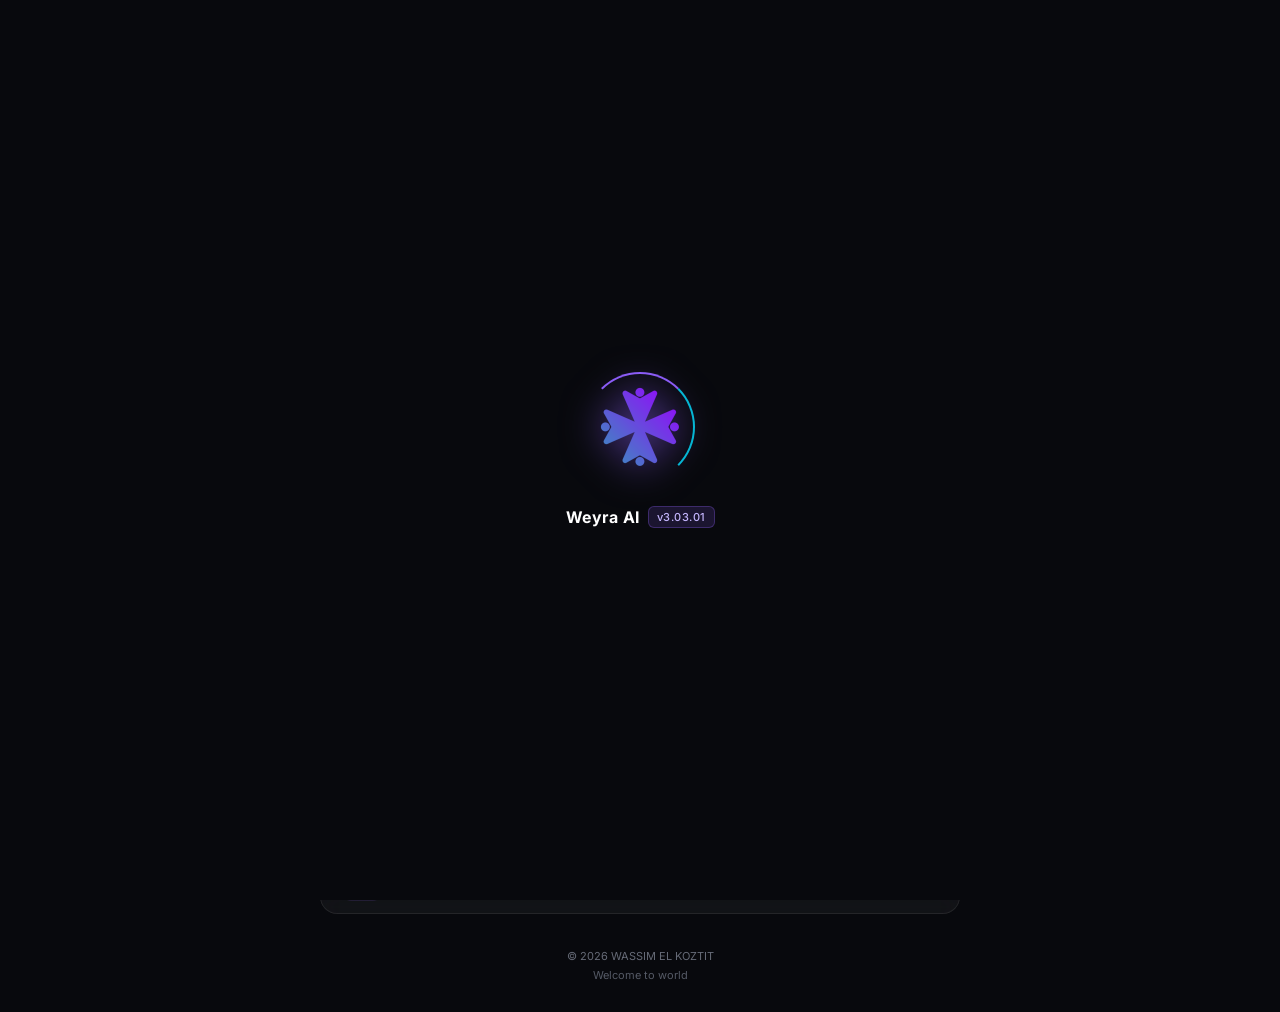
==== index.html @ b0895355 "Update index.html" ====
<!DOCTYPE html>
<html lang="en">
<head>
    <meta charset="UTF-8">
    <meta name="viewport" content="width=device-width, initial-scale=1.0">

    <title>Wassim El Koztit — Links</title>
    <meta name="description" content="All my links in one place.">

    <!-- Favicon -->
    <link rel="icon" type="image/png" href="favision_warstom.png">
    <link rel="apple-touch-icon" href="favision_warstom.png">

    <!-- Google Font -->
    <link rel="preconnect" href="https://fonts.googleapis.com">
    <link rel="preconnect" href="https://fonts.gstatic.com" crossorigin>
    <link href="https://fonts.googleapis.com/css2?family=Inter:wght@400;500;600;700;800&display=swap" rel="stylesheet">

    <!-- Font Awesome -->
    <link rel="stylesheet"
          href="https://cdnjs.cloudflare.com/ajax/libs/font-awesome/6.5.2/css/all.min.css">

    <!-- CSS -->
    <link rel="stylesheet" href="style.css">
</head>

<body>

    <!-- ==========================================
         LOADER — Weyra AI
    =========================================== -->
    <div class="loader" id="loader">
        <div class="loader-logo-wrapper">
            <img src="20260923_152215.png" alt="Weyra AI" class="loader-logo">
            <div class="loader-ring"></div>
        </div>
        <div class="loader-text">
            Weyra AI
            <span>v3.03.01</span>
        </div>
    </div>


    <main class="profile-page">

        <!-- Profile -->
        <section class="profile">

            <div class="profile-image-wrapper">
                <img src="profile.jpg" alt="Wassim El Koztit" class="profile-image">
            </div>

            <h1 class="profile-name">
                Wassim El Koztit
                <span class="verified">
                    <svg viewBox="0 0 512 512" width="100%" height="100%" preserveAspectRatio="xMidYMid meet" xmlns="http://www.w3.org/2000/svg">
                        <defs>
                            <linearGradient id="vettedGrad" x1="0%" y1="0%" x2="100%" y2="100%">
                                <stop offset="0%" stop-color="#0095F6" />
                                <stop offset="100%" stop-color="#0095F6" />
                            </linearGradient>
                            <filter id="vettedGlow" x="-30%" y="-30%" width="160%" height="160%">
                                <feGaussianBlur stdDeviation="8" />
                                <feComposite in="SourceGraphic" in2="blur" operator="over" />
                            </filter>
                        </defs>
                        <g filter="url(#vettedGlow)">
                            <path d="M 256,56 C 275,56 288,72 306,78 C 324,84 343,78 358,90 C 373,102 379,122 390,137 C 401,152 420,163 424,182 C 428,201 417,219 417,238 C 417,257 428,275 424,294 C 420,313 401,324 390,339 C 379,354 373,374 358,386 C 343,398 324,392 306,398 C 288,404 275,420 256,420 C 237,420 224,404 206,398 C 188,392 169,398 154,386 C 139,374 133,354 122,339 C 111,324 92,313 88,294 C 84,275 95,257 95,238 C 95,219 84,201 88,182 C 92,163 111,152 122,137 C 133,122 139,102 154,90 C 169,78 188,84 206,78 C 224,72 237,56 256,56 Z" fill="url(#vettedGrad)" />
                            <path d="M 256,70 C 273,70 284,84 300,90 C 316,96 333,90 346,101 C 359,112 364,130 374,143 C 384,156 401,166 404,183 C 407,200 398,216 398,233 C 398,250 407,266 404,283 C 401,300 384,310 374,323 C 364,336 359,354 346,365 C 333,376 316,370 300,376 C 284,382 273,396 256,396 C 239,396 228,382 212,376 C 196,370 179,376 166,365 C 153,354 148,336 138,323 C 128,310 111,300 108,283 C 105,266 114,250 114,233 C 114,216 105,200 108,183 C 111,166 128,156 138,143 C 148,130 153,112 166,101 C 179,90 196,96 212,90 C 228,84 239,70 256,70 Z" fill="none" stroke="#ffffff" stroke-width="3" opacity="0.35" />
                            <path d="M 180,240 L 230,290 L 332,185" fill="none" stroke="#ffffff" stroke-width="36" stroke-linecap="round" stroke-linejoin="round" />
                        </g>
                    </svg>
                </span>
            </h1>

            <p class="username">@wassimkoztit</p>

            <p class="bio">
                Founder & Entrepreneur
                <br>
                Electrical & Renewable Energy | Developer & AI Tech | Designer | Digital Creator
            </p>

            <!-- Social Icons -->
            <div class="social-links">

                <a href="https://www.instagram.com/waa_ss_iiim" target="_blank" rel="noopener noreferrer" aria-label="Instagram">
                    <i class="fa-brands fa-instagram"></i>
                </a>

                <a href="https://wa.me/212679484103" target="_blank" rel="noopener noreferrer" aria-label="WhatsApp">
                    <i class="fa-brands fa-whatsapp"></i>
                </a>

                <a href="https://facebook.com/wassim.kt.9" target="_blank" rel="noopener noreferrer" aria-label="Facebook">
                    <i class="fa-brands fa-facebook-f"></i>
                </a>

                <a href="https://www.linkedin.com/in/wassim-el-koztit-894596385" target="_blank" rel="noopener noreferrer" aria-label="LinkedIn">
                    <i class="fa-brands fa-linkedin-in"></i>
                </a>

                <a href="https://github.com/wassimkoztit" target="_blank" rel="noopener noreferrer" aria-label="GitHub">
                    <i class="fa-brands fa-github"></i>
                </a>

            </div>

        </section>


        <!-- Main Links -->
        <section class="links-container">

            <!-- AI Chat -->
            <a href="#" class="link-card ai-chat-trigger">

                <div class="link-icon ai-icon">
                    <i class="fa-solid fa-robot"></i>
                </div>

                <div class="link-content">
                    <strong>Ask AI About Me</strong>
                    <span>Powered by Weyra AI v3.03.01</span>
                </div>

                <i class="fa-solid fa-comment-dots link-arrow"></i>

            </a>


            <a href="#" class="link-card">

                <div class="link-icon">
                    <i class="fa-solid fa-globe"></i>
                </div>

                <div class="link-content">
                    <strong>My Website</strong>
                    <span>Visit my website</span>
                </div>

                <i class="fa-solid fa-arrow-up-right-from-square link-arrow"></i>

            </a>


            <a href="#" class="link-card">

                <div class="link-icon">
                    <i class="fa-solid fa-briefcase"></i>
                </div>

                <div class="link-content">
                    <strong>My Portfolio</strong>
                    <span>Check out my work</span>
                </div>

                <i class="fa-solid fa-arrow-up-right-from-square link-arrow"></i>

            </a>


            <a href="WASSIM_EL_KOZTIT.pdf" download class="link-card">

                <div class="link-icon">
                    <i class="fa-regular fa-file-lines"></i>
                </div>

                <div class="link-content">
                    <strong>My CV</strong>
                    <span>Download my resume</span>
                </div>

                <i class="fa-solid fa-download link-arrow"></i>

            </a>


            <a href="https://wa.me/212664158149" target="_blank" rel="noopener noreferrer" class="link-card">

                <div class="link-icon whatsapp">
                    <i class="fa-brands fa-whatsapp"></i>
                </div>

                <div class="link-content">
                    <strong>WhatsApp Business</strong>
                    <span>Let's talk</span>
                </div>

                <i class="fa-solid fa-arrow-up-right-from-square link-arrow"></i>

            </a>


            <a href="mailto:wassimkt11@gmail.com" class="link-card">

                <div class="link-icon">
                    <i class="fa-regular fa-envelope"></i>
                </div>

                <div class="link-content">
                    <strong>Contact Me</strong>
                    <span>wassimkt11@gmail.com</span>
                </div>

                <i class="fa-solid fa-arrow-up-right-from-square link-arrow"></i>

            </a>

        </section>


        <!-- Footer -->
        <footer class="footer">

            <p>© 2026 WASSIM EL KOZTIT</p>
            <span>Welcome to world</span>

        </footer>

    </main>


    <!-- AI Chat Modal -->
    <div class="ai-chat-modal" id="aiChatModal">

        <div class="ai-chat-box">

            <div class="ai-chat-header">
                <div class="ai-chat-title">
                    <div class="ai-avatar">
                        <i class="fa-solid fa-robot"></i>
                    </div>
                    <div>
                        <strong>Weyra AI</strong>
                        <span>v3.03.01 · Mini Assistant</span>
                    </div>
                </div>
                <button class="ai-chat-close" id="aiChatClose" aria-label="Close">
                    <i class="fa-solid fa-xmark"></i>
                </button>
            </div>

            <div class="ai-chat-messages" id="aiChatMessages">
                <div class="ai-message ai-message-bot" id="aiWelcomeMessage">
                    Hi! I'm <strong>Weyra AI v3.03.01</strong> — a mini version generated by Wassim.<br>Ask me anything about him!
                </div>
            </div>

            <div class="ai-chat-input-wrapper">
                <input type="text" id="aiChatInput" placeholder="Ask something..." autocomplete="off">
                <button id="aiChatSend" aria-label="Send">
                    <i class="fa-solid fa-paper-plane"></i>
                </button>
            </div>

        </div>

    </div>


    <!-- JavaScript -->
    <script src="script.js"></script>

</body>
</html>
---- style.css ----
/* ========================================
   RESET
======================================== */

* {
    margin: 0;
    padding: 0;
    box-sizing: border-box;
}

html {
    scroll-behavior: smooth;
}

:root {
    --secondary-gradient: linear-gradient(45deg, #9900ff, #3795bd);
    --scrollbar-track: #f0f0f0;
}

body {
    min-height: 100vh;
    font-family: "Inter", sans-serif;
    background:
        radial-gradient(circle at 50% -10%, rgba(124, 58, 237, 0.25), transparent 35%),
        #08090d;
    color: #ffffff;
    overflow-x: hidden;
}


/* ========================================
   LOADER — Weyra AI
======================================== */

.loader {
    position: fixed;
    inset: 0;
    background: #08090d;
    z-index: 99999;

    display: flex;
    flex-direction: column;
    align-items: center;
    justify-content: center;
    gap: 24px;

    transition: opacity 0.6s ease, visibility 0.6s ease;
}

.loader.hidden {
    opacity: 0;
    visibility: hidden;
    pointer-events: none;
}

.loader-logo-wrapper {
    position: relative;
    width: 110px;
    height: 110px;

    display: flex;
    align-items: center;
    justify-content: center;
}

.loader-logo {
    width: 80px;
    height: 80px;

    object-fit: contain;
    border-radius: 50%;

    animation: logoSpin 2.4s linear infinite;
    filter: drop-shadow(0 0 20px rgba(139, 92, 246, 0.6));
}

@keyframes logoSpin {
    0%   { transform: rotate(0deg)   scale(1);    }
    50%  { transform: rotate(180deg) scale(1.08); }
    100% { transform: rotate(360deg) scale(1);    }
}

.loader-ring {
    position: absolute;
    inset: 0;
    border-radius: 50%;

    border: 2px solid transparent;
    border-top-color: #8b5cf6;
    border-right-color: #06b6d4;

    animation: ringSpin 1.2s linear infinite;
}

@keyframes ringSpin {
    0%   { transform: rotate(0deg);   }
    100% { transform: rotate(360deg); }
}

.loader-text {
    font-size: 16px;
    font-weight: 700;
    letter-spacing: 0.5px;
    color: #fff;

    display: flex;
    align-items: center;
    gap: 8px;
}

.loader-text span {
    font-size: 11px;
    font-weight: 500;
    padding: 3px 8px;

    color: #c4b5fd;
    background: rgba(139, 92, 246, 0.15);
    border: 1px solid rgba(139, 92, 246, 0.3);
    border-radius: 6px;
}


/* ========================================
   SCROLLBAR
======================================== */

::-webkit-scrollbar {
    width: 8px;
    height: 8px;
}

::-webkit-scrollbar-track {
    background: var(--scrollbar-track);
}

::-webkit-scrollbar-thumb {
    background: var(--secondary-gradient);
    border-radius: 10px;
}

::-webkit-scrollbar-thumb:hover {
    background: linear-gradient(45deg, #7a00cc, #2b7898);
}

* {
    scrollbar-width: thin;
    scrollbar-color: #9900ff var(--scrollbar-track);
}


/* ========================================
   PAGE
======================================== */

.profile-page {
    width: 100%;
    max-width: 680px;
    margin: 0 auto;
    padding: 55px 20px 30px;
}


/* ========================================
   PROFILE
======================================== */

.profile {
    text-align: center;
    margin-bottom: 35px;
}

.profile-image-wrapper {
    width: 110px;
    height: 110px;
    margin: 0 auto 18px;
    padding: 3px;
    border-radius: 50%;
    background: linear-gradient(135deg, #8b5cf6, #3b82f6, #06b6d4);
}

.profile-image {
    width: 100%;
    height: 100%;
    display: block;
    object-fit: cover;
    border-radius: 50%;
    border: 3px solid #08090d;
}

.profile-name {
    font-size: 28px;
    font-weight: 800;
    letter-spacing: -0.8px;
    display: inline-flex;
    align-items: center;
    gap: 7px;
}

.verified {
    width: 26px;
    height: 26px;
    display: inline-flex;
    align-items: center;
    justify-content: center;
    flex-shrink: 0;
    line-height: 0;
}

.verified svg {
    width: 100%;
    height: 100%;
    display: block;
    filter: drop-shadow(0 0 6px rgba(0, 149, 246, 0.5));
}

.username {
    margin-top: 5px;
    color: #8d93a1;
    font-size: 14px;
}

.bio {
    max-width: 460px;
    margin: 14px auto 20px;
    color: #b7bbc6;
    font-size: 14px;
    line-height: 1.6;
}


/* ========================================
   SOCIAL LINKS
======================================== */

.social-links {
    display: flex;
    justify-content: center;
    align-items: center;
    gap: 12px;
}

.social-links a {
    width: 42px;
    height: 42px;
    display: flex;
    align-items: center;
    justify-content: center;
    color: #dfe2ea;
    text-decoration: none;
    background: rgba(255, 255, 255, 0.05);
    border: 1px solid rgba(255, 255, 255, 0.08);
    border-radius: 50%;
    transition: transform 0.25s ease, background 0.25s ease,
                border-color 0.25s ease, color 0.25s ease;
}

.social-links a:hover {
    transform: translateY(-4px);
    background: rgba(139, 92, 246, 0.15);
    border-color: rgba(139, 92, 246, 0.45);
    color: #ffffff;
}


/* ========================================
   LINK CARDS
======================================== */

.links-container {
    display: flex;
    flex-direction: column;
    gap: 13px;
}

.link-card {
    position: relative;
    width: 100%;
    min-height: 72px;
    display: flex;
    align-items: center;
    padding: 12px 18px;
    text-decoration: none;
    color: #ffffff;
    background: rgba(255, 255, 255, 0.045);
    border: 1px solid rgba(255, 255, 255, 0.08);
    border-radius: 17px;
    backdrop-filter: blur(12px);
    transition: transform 0.25s ease, background 0.25s ease,
                border-color 0.25s ease, box-shadow 0.25s ease;
}

.link-card:hover {
    transform: translateY(-3px);
    background: rgba(255, 255, 255, 0.075);
    border-color: rgba(139, 92, 246, 0.35);
    box-shadow:
        0 10px 35px rgba(0, 0, 0, 0.25),
        0 0 25px rgba(139, 92, 246, 0.08);
}


/* ========================================
   LINK ICON
======================================== */

.link-icon {
    width: 46px;
    height: 46px;
    flex-shrink: 0;
    display: flex;
    align-items: center;
    justify-content: center;
    border-radius: 13px;
    background: rgba(139, 92, 246, 0.14);
    color: #a78bfa;
    font-size: 18px;
}

.link-icon.whatsapp {
    background: rgba(37, 211, 102, 0.12);
    color: #25d366;
}

.link-icon.ai-icon {
    background: linear-gradient(135deg, rgba(139, 92, 246, 0.2), rgba(6, 182, 212, 0.2));
    color: #a78bfa;
    position: relative;
}

.link-icon.ai-icon::after {
    content: "";
    position: absolute;
    top: -2px;
    right: -2px;
    width: 8px;
    height: 8px;
    background: #22c55e;
    border-radius: 50%;
    border: 2px solid #08090d;
    animation: aiPulse 1.5s ease-in-out infinite;
}

@keyframes aiPulse {
    0%, 100% { opacity: 1; transform: scale(1); }
    50%      { opacity: 0.6; transform: scale(1.15); }
}


/* ========================================
   LINK CONTENT
======================================== */

.link-content {
    min-width: 0;
    flex: 1;
    display: flex;
    flex-direction: column;
    margin-left: 14px;
}

.link-content strong {
    font-size: 15px;
    font-weight: 600;
}

.link-content span {
    margin-top: 3px;
    color: #8d93a1;
    font-size: 12px;
}


/* ========================================
   LINK ARROW
======================================== */

.link-arrow {
    margin-left: 12px;
    color: #777d8a;
    font-size: 13px;
    transition: transform 0.25s ease, color 0.25s ease;
}

.link-card:hover .link-arrow {
    color: #a78bfa;
    transform: translate(2px, -2px);
}


/* ========================================
   FOOTER
======================================== */

.footer {
    margin-top: 35px;
    display: flex;
    flex-direction: column;
    align-items: center;
    gap: 5px;
    color: #666b77;
    font-size: 11px;
}

.footer span {
    color: #555a66;
}


/* ========================================
   AI CHAT MODAL
======================================== */

.ai-chat-modal {
    position: fixed;
    inset: 0;
    background: rgba(0, 0, 0, 0.7);
    backdrop-filter: blur(6px);
    display: flex;
    align-items: center;
    justify-content: center;
    padding: 20px;
    z-index: 9999;
    opacity: 0;
    visibility: hidden;
    transition: opacity 0.3s ease, visibility 0.3s ease;
}

.ai-chat-modal.active {
    opacity: 1;
    visibility: visible;
}

.ai-chat-box {
    width: 100%;
    max-width: 460px;
    height: 80vh;
    max-height: 620px;
    display: flex;
    flex-direction: column;
    background: #0e1015;
    border: 1px solid rgba(255, 255, 255, 0.08);
    border-radius: 20px;
    overflow: hidden;
    box-shadow: 0 25px 80px rgba(0, 0, 0, 0.5);
    transform: translateY(20px) scale(0.97);
    transition: transform 0.3s ease;
}

.ai-chat-modal.active .ai-chat-box {
    transform: translateY(0) scale(1);
}

.ai-chat-header {
    display: flex;
    align-items: center;
    justify-content: space-between;
    padding: 16px 18px;
    background: rgba(139, 92, 246, 0.08);
    border-bottom: 1px solid rgba(255, 255, 255, 0.06);
}

.ai-chat-title {
    display: flex;
    align-items: center;
    gap: 12px;
}

.ai-avatar {
    width: 40px;
    height: 40px;
    border-radius: 12px;
    display: flex;
    align-items: center;
    justify-content: center;
    background: linear-gradient(135deg, #8b5cf6, #06b6d4);
    color: #fff;
    font-size: 18px;
}

.ai-chat-title strong {
    display: block;
    font-size: 14px;
    font-weight: 600;
}

.ai-chat-title span {
    font-size: 11px;
    color: #8d93a1;
}

.ai-chat-close {
    width: 34px;
    height: 34px;
    display: flex;
    align-items: center;
    justify-content: center;
    background: rgba(255, 255, 255, 0.05);
    border: 1px solid rgba(255, 255, 255, 0.08);
    color: #dfe2ea;
    border-radius: 10px;
    cursor: pointer;
    font-size: 14px;
    transition: background 0.2s ease, color 0.2s ease;
}

.ai-chat-close:hover {
    background: rgba(239, 68, 68, 0.15);
    color: #ef4444;
}

.ai-chat-messages {
    flex: 1;
    overflow-y: auto;
    padding: 18px;
    display: flex;
    flex-direction: column;
    gap: 12px;
}

.ai-message {
    max-width: 85%;
    padding: 11px 14px;
    border-radius: 14px;
    font-size: 13.5px;
    line-height: 1.5;
    word-wrap: break-word;
    white-space: pre-line;
    animation: msgIn 0.3s ease;
}

@keyframes msgIn {
    from { opacity: 0; transform: translateY(8px); }
    to   { opacity: 1; transform: translateY(0); }
}

.ai-message-bot {
    align-self: flex-start;
    background: rgba(139, 92, 246, 0.12);
    border: 1px solid rgba(139, 92, 246, 0.2);
    color: #e5e7eb;
    border-bottom-left-radius: 4px;
}

.ai-message-user {
    align-self: flex-end;
    background: linear-gradient(135deg, #8b5cf6, #6366f1);
    color: #fff;
    border-bottom-right-radius: 4px;
}

.ai-message-typing {
    display: flex;
    gap: 4px;
    align-items: center;
}

.ai-message-typing span {
    width: 6px;
    height: 6px;
    background: #a78bfa;
    border-radius: 50%;
    animation: typing 1.2s infinite;
}

.ai-message-typing span:nth-child(2) { animation-delay: 0.2s; }
.ai-message-typing span:nth-child(3) { animation-delay: 0.4s; }

@keyframes typing {
    0%, 60%, 100% { opacity: 0.3; transform: translateY(0); }
    30%           { opacity: 1;   transform: translateY(-4px); }
}

.ai-chat-input-wrapper {
    display: flex;
    gap: 8px;
    padding: 12px;
    border-top: 1px solid rgba(255, 255, 255, 0.06);
    background: rgba(0, 0, 0, 0.2);
}

#aiChatInput {
    flex: 1;
    padding: 12px 14px;
    background: rgba(255, 255, 255, 0.05);
    border: 1px solid rgba(255, 255, 255, 0.08);
    border-radius: 12px;
    color: #fff;
    font-family: inherit;
    font-size: 16px;
    outline: none;
    transition: border-color 0.2s ease;
    -webkit-appearance: none;
    appearance: none;
}

#aiChatInput:focus {
    border-color: rgba(139, 92, 246, 0.5);
}

#aiChatInput::placeholder {
    color: #666b77;
}

#aiChatSend {
    width: 44px;
    height: 44px;
    display: flex;
    align-items: center;
    justify-content: center;
    background: linear-gradient(135deg, #8b5cf6, #6366f1);
    border: none;
    border-radius: 12px;
    color: #fff;
    cursor: pointer;
    font-size: 14px;
    transition: transform 0.2s ease, box-shadow 0.2s ease;
}

#aiChatSend:hover {
    transform: translateY(-2px);
    box-shadow: 0 8px 20px rgba(139, 92, 246, 0.4);
}


/* ========================================
   AI LINK BUTTONS
======================================== */

.ai-link-btn {
    display: inline-flex;
    align-items: center;
    gap: 6px;

    margin: 4px 4px 4px 0;
    padding: 6px 12px;

    font-size: 12.5px;
    font-weight: 500;

    color: #fff;
    text-decoration: none;

    background: linear-gradient(135deg, #8b5cf6, #6366f1);
    border-radius: 8px;

    transition: transform 0.2s ease, box-shadow 0.2s ease;
    cursor: pointer;
}

.ai-link-btn:hover {
    transform: translateY(-2px);
    box-shadow: 0 6px 16px rgba(139, 92, 246, 0.4);
    color: #fff;
}

.ai-link-btn i {
    font-size: 10px;
    opacity: 0.85;
}

.ai-message strong {
    color: #c4b5fd;
    font-weight: 700;
}


/* ========================================
   MOBILE
======================================== */

@media (max-width: 600px) {

    .profile-page {
        padding: 35px 15px 25px;
    }

    .profile {
        margin-bottom: 28px;
    }

    .profile-image-wrapper {
        width: 95px;
        height: 95px;
    }

    .profile-name {
        font-size: 24px;
    }

    .bio {
        font-size: 13px;
        padding: 0 15px;
    }

    .social-links {
        gap: 9px;
    }

    .social-links a {
        width: 39px;
        height: 39px;
        font-size: 14px;
    }

    .link-card {
        min-height: 67px;
        padding: 10px 13px;
        border-radius: 15px;
    }

    .link-icon {
        width: 42px;
        height: 42px;
        border-radius: 11px;
        font-size: 16px;
    }

    .link-content {
        margin-left: 11px;
    }

    .link-content strong {
        font-size: 14px;
    }

    .link-content span {
        font-size: 11px;
    }

    .ai-chat-box {
        height: 85vh;
        max-height: none;
        border-radius: 16px;
    }

    .ai-chat-messages {
        padding: 14px;
    }

    .ai-message {
        font-size: 13px;
        max-width: 90%;
    }

    #aiChatInput {
        font-size: 16px;
    }

    .loader-logo-wrapper {
        width: 90px;
        height: 90px;
    }

    .loader-logo {
        width: 65px;
        height: 65px;
    }

    .loader-text {
        font-size: 14px;
    }

}


/* ========================================
   SMALL PHONES
======================================== */

@media (max-width: 380px) {

    .profile-page {
        padding-left: 12px;
        padding-right: 12px;
    }

    .profile-name {
        font-size: 22px;
    }

    .link-card {
        min-height: 64px;
    }

    .link-icon {
        width: 39px;
        height: 39px;
    }

}
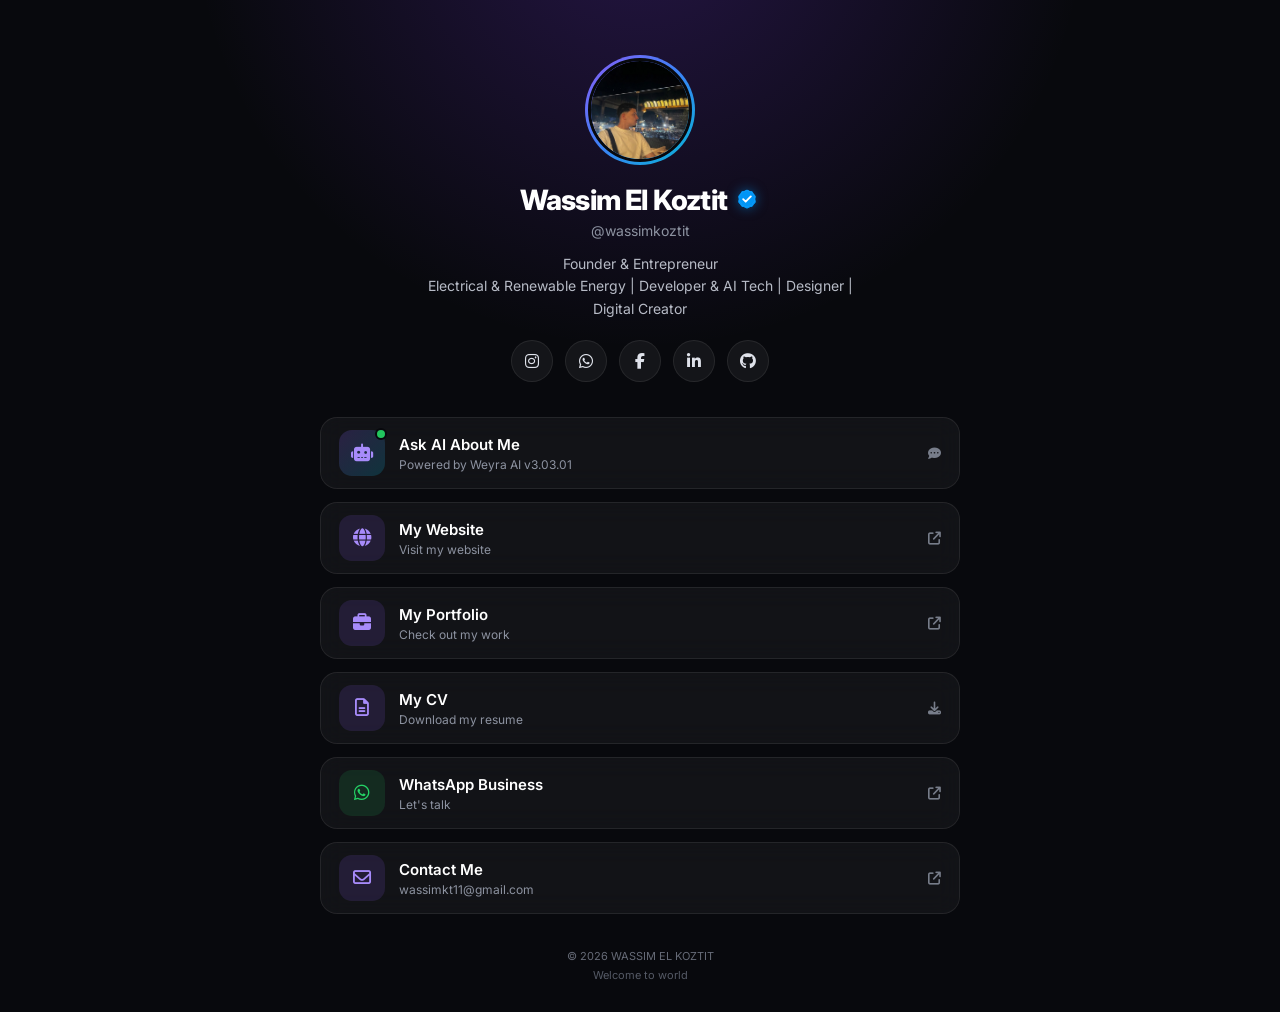
==== commit 1398c020: "Update index.html" ====
--- a/index.html
+++ b/index.html
@@ -25,21 +25,6 @@
 </head>
 
 <body>
-
-    <!-- ==========================================
-         LOADER — Weyra AI
-    =========================================== -->
-    <div class="loader" id="loader">
-        <div class="loader-logo-wrapper">
-            <img src="20260923_152215.png" alt="Weyra AI" class="loader-logo">
-            <div class="loader-ring"></div>
-        </div>
-        <div class="loader-text">
-            Weyra AI
-            <span>v3.03.01</span>
-        </div>
-    </div>
-
 
     <main class="profile-page">
 
@@ -225,6 +210,18 @@
     <!-- AI Chat Modal -->
     <div class="ai-chat-modal" id="aiChatModal">
 
+        <!-- Loader inside modal (Weyra AI) -->
+        <div class="ai-loader" id="aiLoader">
+            <div class="loader-logo-wrapper">
+                <img src="20260923_152215.png" alt="Weyra AI" class="loader-logo">
+                <div class="loader-ring"></div>
+            </div>
+            <div class="loader-text">
+                Weyra AI
+                <span>v3.03.01</span>
+            </div>
+        </div>
+
         <div class="ai-chat-box">
 
             <div class="ai-chat-header">
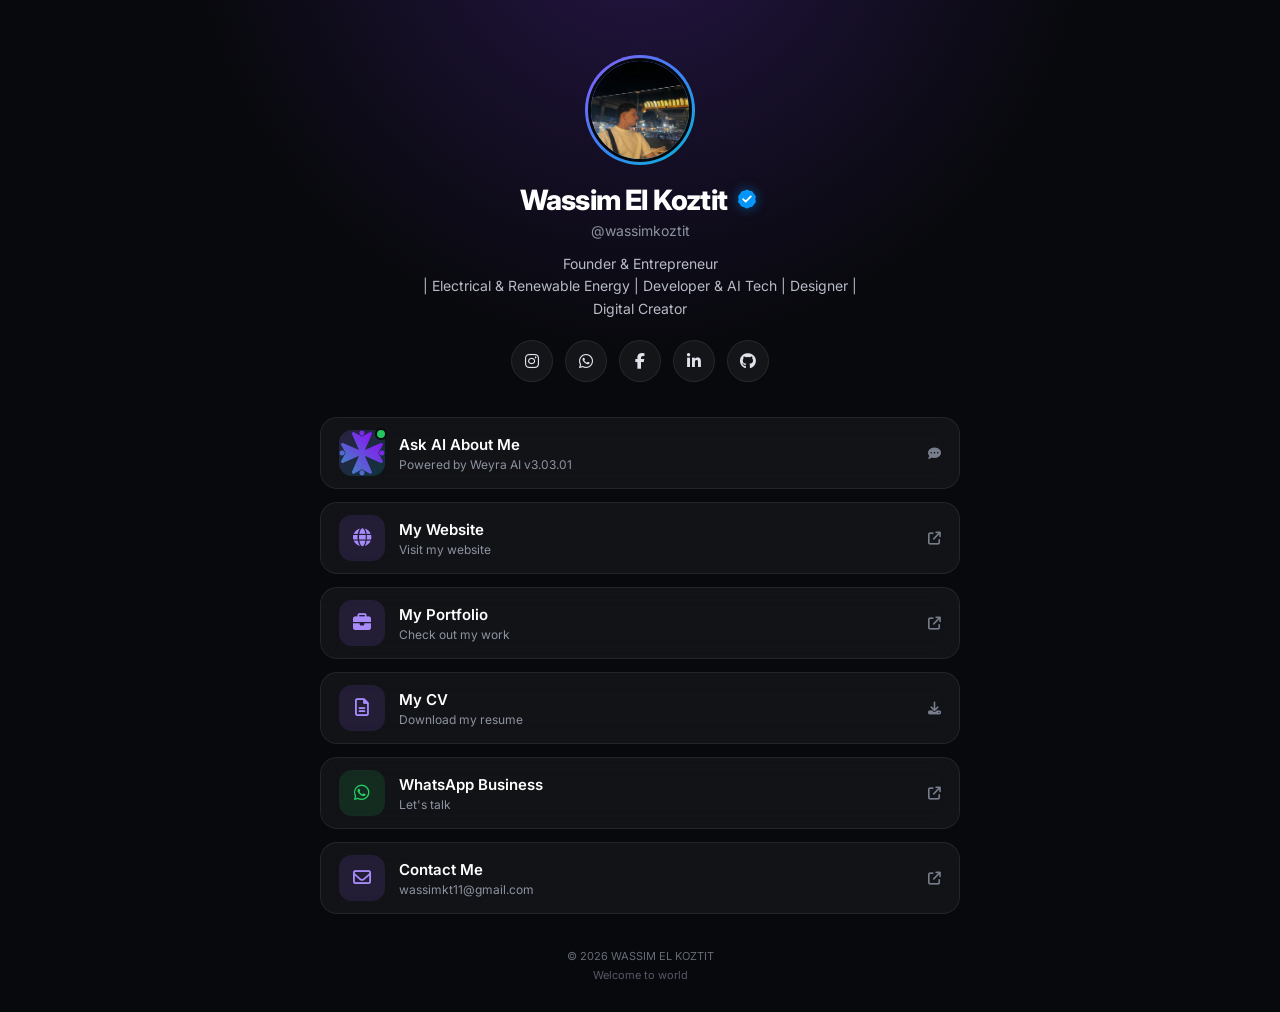
==== commit bc050bda: "Update index.html" ====
--- a/index.html
+++ b/index.html
@@ -63,7 +63,7 @@
             <p class="bio">
                 Founder & Entrepreneur
                 <br>
-                Electrical & Renewable Energy | Developer & AI Tech | Designer | Digital Creator
+                | Electrical & Renewable Energy | Developer & AI Tech | Designer | Digital Creator
             </p>
 
             <!-- Social Icons -->
@@ -101,7 +101,7 @@
             <a href="#" class="link-card ai-chat-trigger">
 
                 <div class="link-icon ai-icon">
-                    <i class="fa-solid fa-robot"></i>
+                    <img src="20260923_152215.png" alt="Weyra AI" class="ai-avatar-logo">
                 </div>
 
                 <div class="link-content">
@@ -209,25 +209,13 @@
 
     <!-- AI Chat Modal -->
     <div class="ai-chat-modal" id="aiChatModal">
-
-        <!-- Loader inside modal (Weyra AI) -->
-        <div class="ai-loader" id="aiLoader">
-            <div class="loader-logo-wrapper">
-                <img src="20260923_152215.png" alt="Weyra AI" class="loader-logo">
-                <div class="loader-ring"></div>
-            </div>
-            <div class="loader-text">
-                Weyra AI
-                <span>v3.03.01</span>
-            </div>
-        </div>
 
         <div class="ai-chat-box">
 
             <div class="ai-chat-header">
                 <div class="ai-chat-title">
                     <div class="ai-avatar">
-                        <i class="fa-solid fa-robot"></i>
+                        <img src="20260923_152215.png" alt="Weyra AI" class="ai-avatar-logo">
                     </div>
                     <div>
                         <strong>Weyra AI</strong>
@@ -240,10 +228,14 @@
             </div>
 
             <div class="ai-chat-messages" id="aiChatMessages">
-                <div class="ai-message ai-message-bot" id="aiWelcomeMessage">
-                    Hi! I'm <strong>Weyra AI v3.03.01</strong> — a mini version generated by Wassim.<br>Ask me anything about him!
-                </div>
-            </div>
+                <div class="ai-message ai-message-bot" id="aiWelcomeMessage"><img src="20260923_153222.png" alt="weyra ai logo"><br>Hi! I'm <strong>Weyra AI v3.03.01</strong> — a mini version generated by Wassim.<br>Ask me anything about him!
+                </div>
+            </div>
+
+            <!-- Scroll to bottom button -->
+            <button class="ai-scroll-bottom" id="aiScrollBottom" aria-label="Scroll to bottom">
+                <i class="fa-solid fa-arrow-down"></i>
+            </button>
 
             <div class="ai-chat-input-wrapper">
                 <input type="text" id="aiChatInput" placeholder="Ask something..." autocomplete="off">
@@ -258,7 +250,7 @@
 
 
     <!-- JavaScript -->
-    <script src="script.js"></script>
+    <script src="script.js" defer></script>
 
 </body>
 </html>
--- a/style.css
+++ b/style.css
@@ -25,98 +25,6 @@
         #08090d;
     color: #ffffff;
     overflow-x: hidden;
-}
-
-
-/* ========================================
-   LOADER — Weyra AI
-======================================== */
-
-.loader {
-    position: fixed;
-    inset: 0;
-    background: #08090d;
-    z-index: 99999;
-
-    display: flex;
-    flex-direction: column;
-    align-items: center;
-    justify-content: center;
-    gap: 24px;
-
-    transition: opacity 0.6s ease, visibility 0.6s ease;
-}
-
-.loader.hidden {
-    opacity: 0;
-    visibility: hidden;
-    pointer-events: none;
-}
-
-.loader-logo-wrapper {
-    position: relative;
-    width: 110px;
-    height: 110px;
-
-    display: flex;
-    align-items: center;
-    justify-content: center;
-}
-
-.loader-logo {
-    width: 80px;
-    height: 80px;
-
-    object-fit: contain;
-    border-radius: 50%;
-
-    animation: logoSpin 2.4s linear infinite;
-    filter: drop-shadow(0 0 20px rgba(139, 92, 246, 0.6));
-}
-
-@keyframes logoSpin {
-    0%   { transform: rotate(0deg)   scale(1);    }
-    50%  { transform: rotate(180deg) scale(1.08); }
-    100% { transform: rotate(360deg) scale(1);    }
-}
-
-.loader-ring {
-    position: absolute;
-    inset: 0;
-    border-radius: 50%;
-
-    border: 2px solid transparent;
-    border-top-color: #8b5cf6;
-    border-right-color: #06b6d4;
-
-    animation: ringSpin 1.2s linear infinite;
-}
-
-@keyframes ringSpin {
-    0%   { transform: rotate(0deg);   }
-    100% { transform: rotate(360deg); }
-}
-
-.loader-text {
-    font-size: 16px;
-    font-weight: 700;
-    letter-spacing: 0.5px;
-    color: #fff;
-
-    display: flex;
-    align-items: center;
-    gap: 8px;
-}
-
-.loader-text span {
-    font-size: 11px;
-    font-weight: 500;
-    padding: 3px 8px;
-
-    color: #c4b5fd;
-    background: rgba(139, 92, 246, 0.15);
-    border: 1px solid rgba(139, 92, 246, 0.3);
-    border-radius: 6px;
 }
 
 
@@ -430,6 +338,11 @@
     visibility: visible;
 }
 
+
+/* ========================================
+   AI CHAT BOX
+======================================== */
+
 .ai-chat-box {
     width: 100%;
     max-width: 460px;
@@ -444,6 +357,7 @@
     box-shadow: 0 25px 80px rgba(0, 0, 0, 0.5);
     transform: translateY(20px) scale(0.97);
     transition: transform 0.3s ease;
+    position: relative;
 }
 
 .ai-chat-modal.active .ai-chat-box {
@@ -465,6 +379,7 @@
     gap: 12px;
 }
 
+/* Weyra logo avatar */
 .ai-avatar {
     width: 40px;
     height: 40px;
@@ -473,8 +388,16 @@
     align-items: center;
     justify-content: center;
     background: linear-gradient(135deg, #8b5cf6, #06b6d4);
-    color: #fff;
-    font-size: 18px;
+    overflow: hidden;
+    padding: 3px;
+}
+
+.ai-avatar-logo {
+    width: 100%;
+    height: 100%;
+    object-fit: contain;
+    border-radius: 9px;
+    display: block;
 }
 
 .ai-chat-title strong {
@@ -548,26 +471,36 @@
     border-bottom-right-radius: 4px;
 }
 
+
+/* ========================================
+   INLINE AI LOADER (typing indicator)
+   Appears inside chat when bot is "thinking"
+======================================== */
+
 .ai-message-typing {
-    display: flex;
-    gap: 4px;
-    align-items: center;
-}
-
-.ai-message-typing span {
-    width: 6px;
-    height: 6px;
-    background: #a78bfa;
+    display: flex !important;
+    align-items: center;
+    justify-content: center;
+    padding: 10px 14px !important;
+    min-width: 56px;
+}
+
+.ai-typing-logo {
+    width: 32px;
+    height: 32px;
+    object-fit: contain;
     border-radius: 50%;
-    animation: typing 1.2s infinite;
-}
-
-.ai-message-typing span:nth-child(2) { animation-delay: 0.2s; }
-.ai-message-typing span:nth-child(3) { animation-delay: 0.4s; }
-
-@keyframes typing {
-    0%, 60%, 100% { opacity: 0.3; transform: translateY(0); }
-    30%           { opacity: 1;   transform: translateY(-4px); }
+
+    /* Fast → Slow → Fast rotation cycle */
+    animation: typingRotate 2.4s ease-in-out infinite;
+    filter: drop-shadow(0 0 8px rgba(139, 92, 246, 0.6));
+}
+
+@keyframes typingRotate {
+    0%   { transform: rotate(0deg);   animation-timing-function: ease-in;  }
+    40%  { transform: rotate(540deg); animation-timing-function: ease-out; }
+    60%  { transform: rotate(540deg); animation-timing-function: ease-in;  }
+    100% { transform: rotate(1080deg); }
 }
 
 .ai-chat-input-wrapper {
@@ -746,18 +679,9 @@
         font-size: 16px;
     }
 
-    .loader-logo-wrapper {
-        width: 90px;
-        height: 90px;
-    }
-
-    .loader-logo {
-        width: 65px;
-        height: 65px;
-    }
-
-    .loader-text {
-        font-size: 14px;
+    .ai-typing-logo {
+        width: 28px;
+        height: 28px;
     }
 
 }
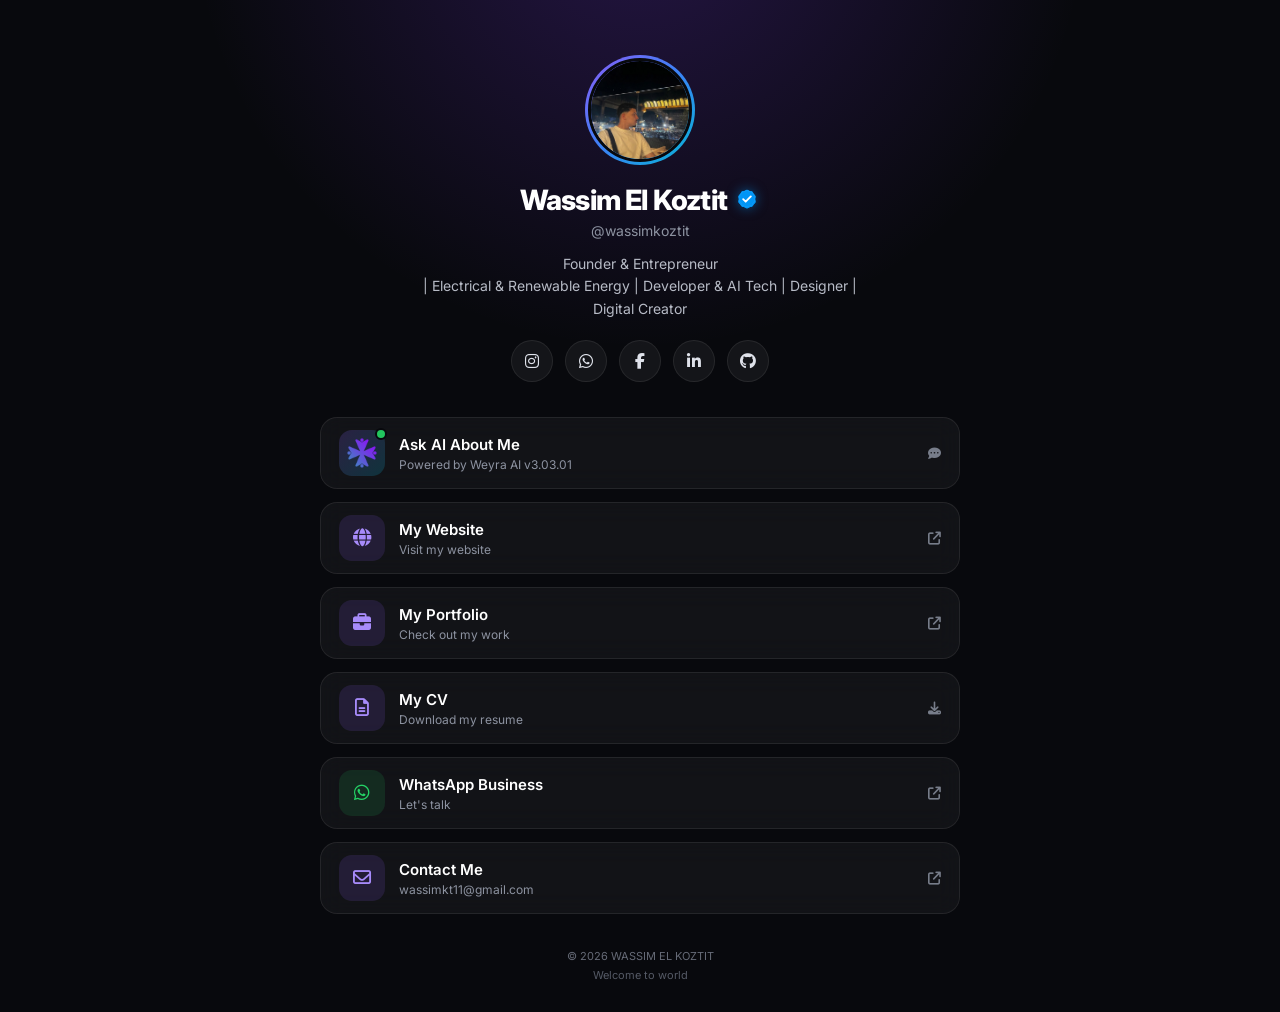
==== commit d47246bd: "Update index.html" ====
--- a/index.html
+++ b/index.html
@@ -228,7 +228,7 @@
             </div>
 
             <div class="ai-chat-messages" id="aiChatMessages">
-                <div class="ai-message ai-message-bot" id="aiWelcomeMessage"><img src="20260923_153222.png" alt="weyra ai logo"><br>Hi! I'm <strong>Weyra AI v3.03.01</strong> — a mini version generated by Wassim.<br>Ask me anything about him!
+                <div class="ai-message ai-message-bot" id="aiWelcomeMessage"><img src="20260923_153222.png" alt="weyra ai logo"><br>Hi! I'm <strong>Weyra AI v3.03.01</strong> — a mini version generated by Wassim. and talk to me only in English. <br>Ask me anything about him!
                 </div>
             </div>
 
--- a/style.css
+++ b/style.css
@@ -29,32 +29,51 @@
 
 
 /* ========================================
-   SCROLLBAR
-======================================== */
-
+   SCROLLBAR — transparent background
+======================================== */
+
+/* Chrome / Edge / Safari */
 ::-webkit-scrollbar {
     width: 8px;
     height: 8px;
 }
 
 ::-webkit-scrollbar-track {
-    background: var(--scrollbar-track);
+    background: transparent;
+    border: none;
 }
 
 ::-webkit-scrollbar-thumb {
-    background: var(--secondary-gradient);
+    background: linear-gradient(45deg, #9900ff, #3795bd);
     border-radius: 10px;
+    border: 2px solid transparent;
+    background-clip: padding-box;
+    box-shadow: 0 0 6px rgba(139, 92, 246, 0.5);
 }
 
 ::-webkit-scrollbar-thumb:hover {
     background: linear-gradient(45deg, #7a00cc, #2b7898);
-}
-
+    background-clip: padding-box;
+    box-shadow: 0 0 10px rgba(139, 92, 246, 0.8);
+}
+
+::-webkit-scrollbar-corner {
+    background: transparent;
+}
+
+/* Firefox — transparent track */
 * {
     scrollbar-width: thin;
-    scrollbar-color: #9900ff var(--scrollbar-track);
-}
-
+    scrollbar-color: #9900ff transparent;
+}
+
+/* For Firefox, override with a light color if track invisible */
+@supports (scrollbar-color: red blue) {
+    html,
+    body {
+        scrollbar-color: #9900ff transparent;
+    }
+}
 
 /* ========================================
    PAGE
@@ -387,7 +406,6 @@
     display: flex;
     align-items: center;
     justify-content: center;
-    background: linear-gradient(135deg, #8b5cf6, #06b6d4);
     overflow: hidden;
     padding: 3px;
 }
@@ -426,6 +444,11 @@
     transition: background 0.2s ease, color 0.2s ease;
 }
 
+
+.link-icon img{
+    width: 30px;
+}
+
 .ai-chat-close:hover {
     background: rgba(239, 68, 68, 0.15);
     color: #ef4444;
@@ -438,6 +461,10 @@
     display: flex;
     flex-direction: column;
     gap: 12px;
+}
+
+.ai-chat-messages img {
+    width: 100px;
 }
 
 .ai-message {
@@ -486,8 +513,8 @@
 }
 
 .ai-typing-logo {
-    width: 32px;
-    height: 32px;
+    width: 20px;
+    height: 20px;
     object-fit: contain;
     border-radius: 50%;
 
@@ -712,3 +739,121 @@
     }
 
 }
+
+
+/* ========================================
+   SCROLL TO BOTTOM BUTTON
+======================================== */
+
+.ai-scroll-bottom {
+    position: absolute;
+
+    /* Center horizontally, above the input area */
+    left: 50%;
+    transform: translateX(-50%) translateY(10px);
+
+    /* Distance from bottom (above input wrapper) */
+    bottom: 78px;
+
+    width: 36px;
+    height: 36px;
+
+    display: flex;
+    align-items: center;
+    justify-content: center;
+
+    background: linear-gradient(135deg, #8b5cf6, #6366f1);
+    border: 1px solid rgba(255, 255, 255, 0.1);
+    border-radius: 50%;
+
+    color: #fff;
+    font-size: 13px;
+    cursor: pointer;
+
+    box-shadow:
+        0 6px 20px rgba(139, 92, 246, 0.45),
+        0 0 12px rgba(139, 92, 246, 0.3);
+
+    opacity: 0;
+    visibility: hidden;
+    pointer-events: none;
+
+    transition:
+        opacity 0.25s ease,
+        visibility 0.25s ease,
+        transform 0.25s ease,
+        box-shadow 0.2s ease;
+
+    z-index: 20;
+}
+
+.ai-scroll-bottom.visible {
+    opacity: 1;
+    visibility: visible;
+    pointer-events: auto;
+    transform: translateX(-50%) translateY(0);
+}
+
+.ai-scroll-bottom:hover {
+    box-shadow:
+        0 8px 24px rgba(139, 92, 246, 0.7),
+        0 0 16px rgba(139, 92, 246, 0.5);
+}
+
+.ai-scroll-bottom:active {
+    transform: translateX(-50%) scale(0.92);
+}
+
+/* Mobile adjustments */
+@media (max-width: 600px) {
+    .ai-scroll-bottom {
+        width: 34px;
+        height: 34px;
+        font-size: 12px;
+        bottom: 74px;
+    }
+}
+
+/* ========================================
+   SUGGESTION BUTTONS (inside bot message)
+======================================== */
+
+.ai-suggestions {
+    display: flex;
+    flex-wrap: wrap;
+    gap: 6px;
+    margin-top: 10px;
+    padding-top: 8px;
+    border-top: 1px dashed rgba(139, 92, 246, 0.2);
+}
+
+.ai-suggest-btn {
+    display: inline-flex;
+    align-items: center;
+    gap: 4px;
+
+    padding: 6px 11px;
+    font-size: 11.5px;
+    font-weight: 500;
+    font-family: inherit;
+
+    color: #c4b5fd;
+    background: rgba(139, 92, 246, 0.12);
+    border: 1px solid rgba(139, 92, 246, 0.3);
+    border-radius: 20px;
+
+    cursor: pointer;
+    transition: all 0.2s ease;
+    white-space: nowrap;
+}
+
+.ai-suggest-btn:hover {
+    background: rgba(139, 92, 246, 0.3);
+    border-color: rgba(139, 92, 246, 0.6);
+    color: #fff;
+    transform: translateY(-1px);
+}
+
+.ai-suggest-btn:active {
+    transform: translateY(0);
+}
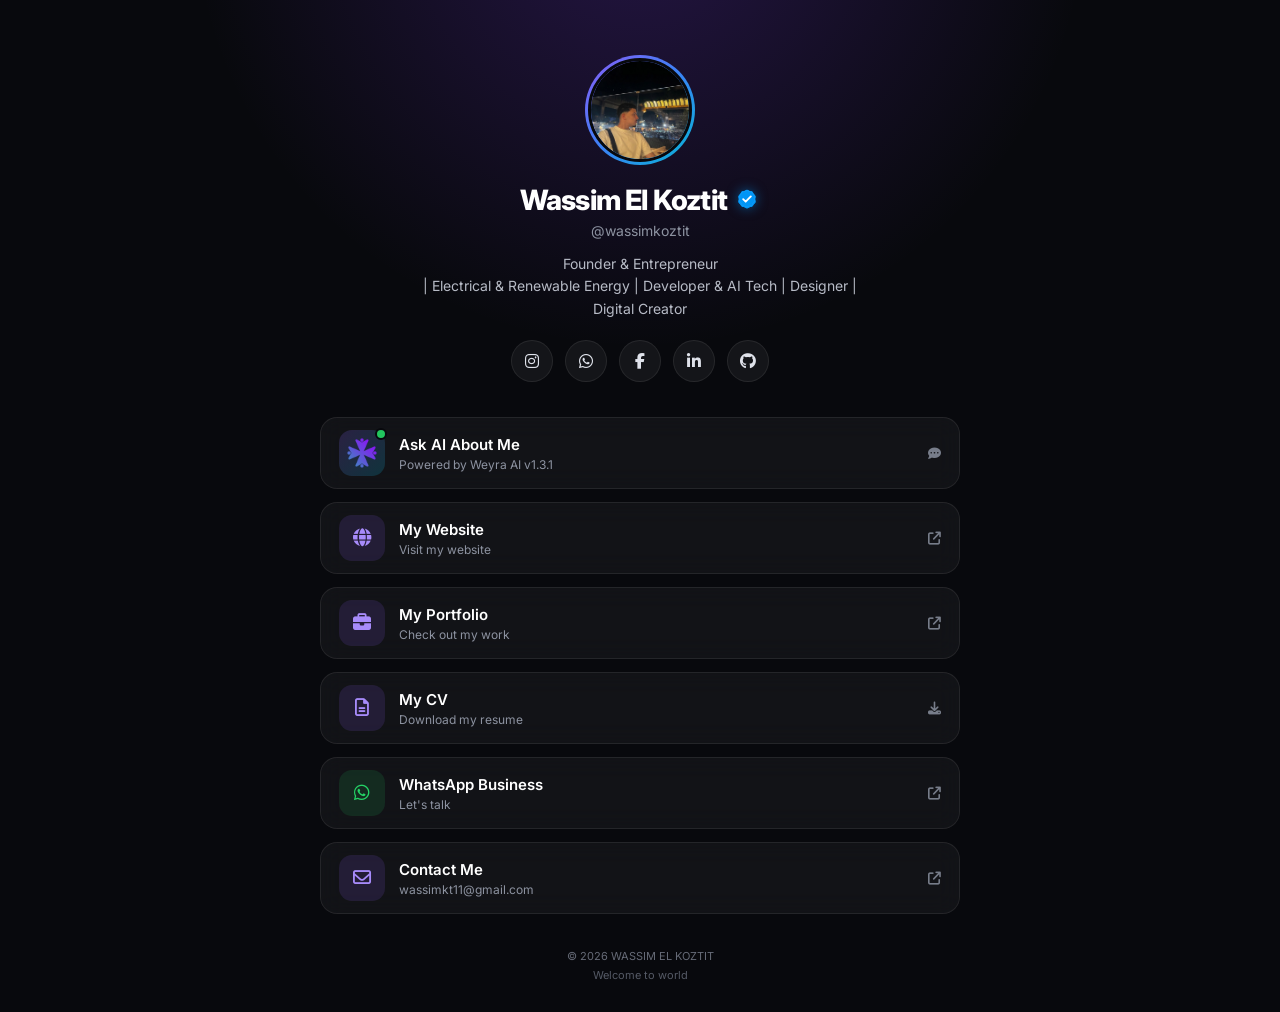
==== commit 731958a5: "Update index.html" ====
--- a/index.html
+++ b/index.html
@@ -106,7 +106,7 @@
 
                 <div class="link-content">
                     <strong>Ask AI About Me</strong>
-                    <span>Powered by Weyra AI v3.03.01</span>
+                    <span>Powered by Weyra AI v1.3.1</span>
                 </div>
 
                 <i class="fa-solid fa-comment-dots link-arrow"></i>
@@ -219,7 +219,7 @@
                     </div>
                     <div>
                         <strong>Weyra AI</strong>
-                        <span>v3.03.01 · Mini Assistant</span>
+                        <span>v1.3.1 · Mini Assistant</span>
                     </div>
                 </div>
                 <button class="ai-chat-close" id="aiChatClose" aria-label="Close">
@@ -228,10 +228,9 @@
             </div>
 
             <div class="ai-chat-messages" id="aiChatMessages">
-                <div class="ai-message ai-message-bot" id="aiWelcomeMessage"><img src="20260923_153222.png" alt="weyra ai logo"><br>Hi! I'm <strong>Weyra AI v3.03.01</strong> — a mini version generated by Wassim. and talk to me only in English. <br>Ask me anything about him!
-                </div>
-            </div>
-
+                <div class="ai-message ai-message-bot" id="aiWelcomeMessage"><img src="20260923_153222.png" alt="weyra ai logo"><br>Hi! I'm <strong>Weyra AI v1.3.1</strong> — a mini version generated by Wassim.<br>Ask me anything about him!
+                </div>
+            </div>
             <!-- Scroll to bottom button -->
             <button class="ai-scroll-bottom" id="aiScrollBottom" aria-label="Scroll to bottom">
                 <i class="fa-solid fa-arrow-down"></i>
--- a/style.css
+++ b/style.css
@@ -857,3 +857,73 @@
 .ai-suggest-btn:active {
     transform: translateY(0);
 }
+
+
+/* ========================================
+   COMPANY LOGO IN CHAT
+======================================== */
+
+.ai-company-logo {
+    display: flex;
+    align-items: center;
+    justify-content: center;
+    width: 100%;
+    margin-bottom: 12px;
+    padding: 12px;
+    background: rgba(255, 255, 255, 0.03);
+    border: 1px solid rgba(139, 92, 246, 0.15);
+    border-radius: 12px;
+}
+
+.ai-company-logo img {
+    max-width: 140px;
+    max-height: 80px;
+    width: auto;
+    height: auto;
+    object-fit: contain;
+    display: block;
+    filter: drop-shadow(0 4px 12px rgba(139, 92, 246, 0.25));
+}
+
+@media (max-width: 600px) {
+    .ai-company-logo img {
+        max-width: 110px;
+        max-height: 64px;
+    }
+}
+
+
+/* ========================================
+   SCHOOL IMAGE IN CHAT
+======================================== */
+
+.ai-school-image {
+    display: flex;
+    align-items: center;
+    justify-content: center;
+    width: 100%;
+    margin-bottom: 12px;
+    padding: 8px;
+    background: rgba(255, 255, 255, 0.03);
+    border: 1px solid rgba(139, 92, 246, 0.15);
+    border-radius: 12px;
+    overflow: hidden;
+}
+
+.ai-school-image img {
+    width: 100%;
+    max-width: 320px;
+    height: auto;
+    max-height: 200px;
+    object-fit: cover;
+    border-radius: 8px;
+    display: block;
+    filter: drop-shadow(0 4px 12px rgba(139, 92, 246, 0.25));
+}
+
+@media (max-width: 600px) {
+    .ai-school-image img {
+        max-width: 240px;
+        max-height: 160px;
+    }
+}
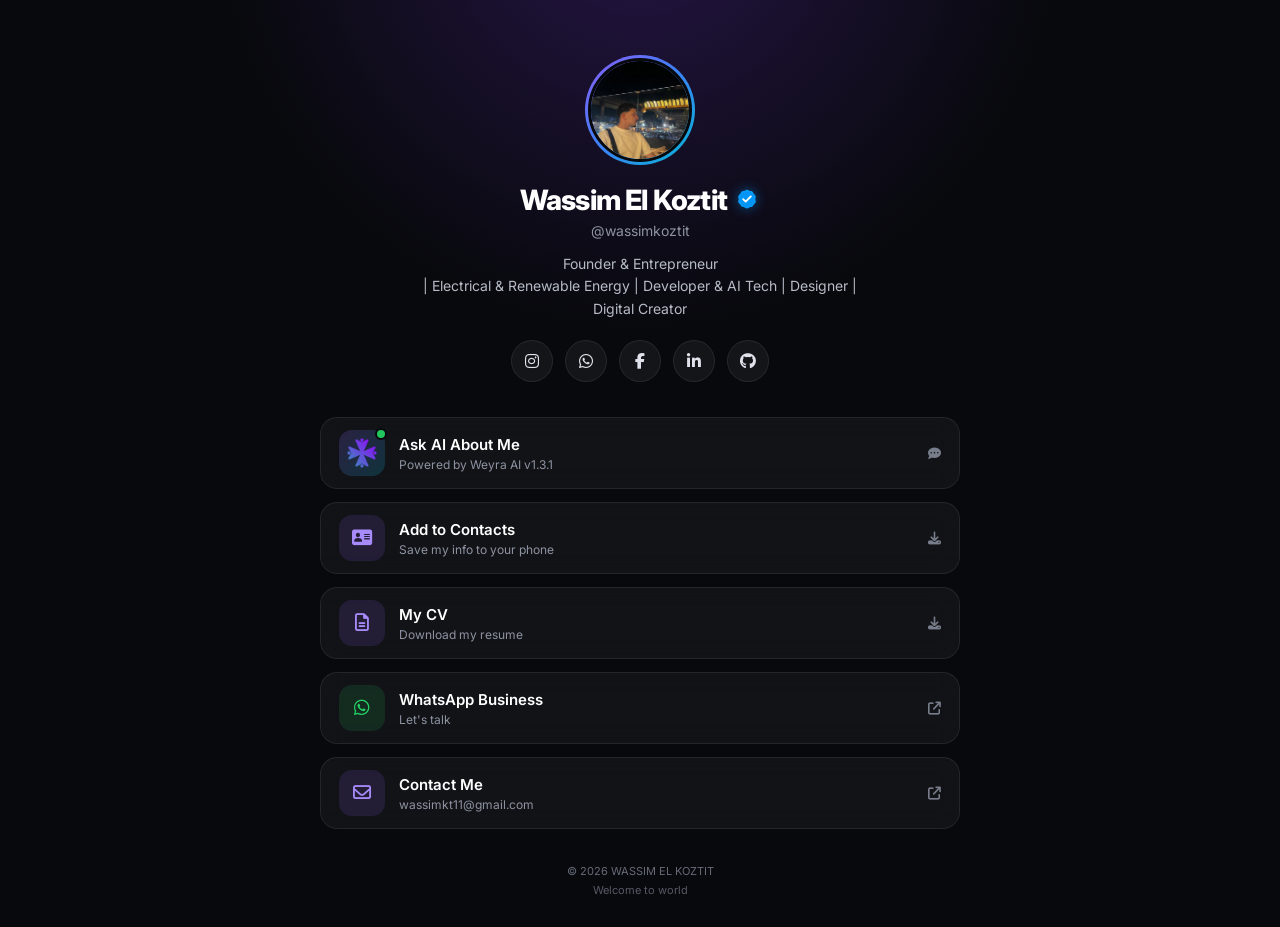
==== commit 594547ad: "Update index.html" ====
--- a/index.html
+++ b/index.html
@@ -114,7 +114,23 @@
             </a>
 
 
-            <a href="#" class="link-card">
+            <a href="wassim.vcf" download="Wassim El Koztit.vcf" class="link-card">
+
+    <div class="link-icon contacts-icon">
+        <i class="fa-solid fa-address-card"></i>
+    </div>
+
+    <div class="link-content">
+        <strong>Add to Contacts</strong>
+        <span>Save my info to your phone</span>
+    </div>
+
+    <i class="fa-solid fa-download link-arrow"></i>
+
+</a>
+
+
+         <!--  <a href="#" class="link-card">
 
                 <div class="link-icon">
                     <i class="fa-solid fa-globe"></i>
@@ -143,7 +159,7 @@
 
                 <i class="fa-solid fa-arrow-up-right-from-square link-arrow"></i>
 
-            </a>
+            </a>--> 
 
 
             <a href="WASSIM_EL_KOZTIT.pdf" download class="link-card">
